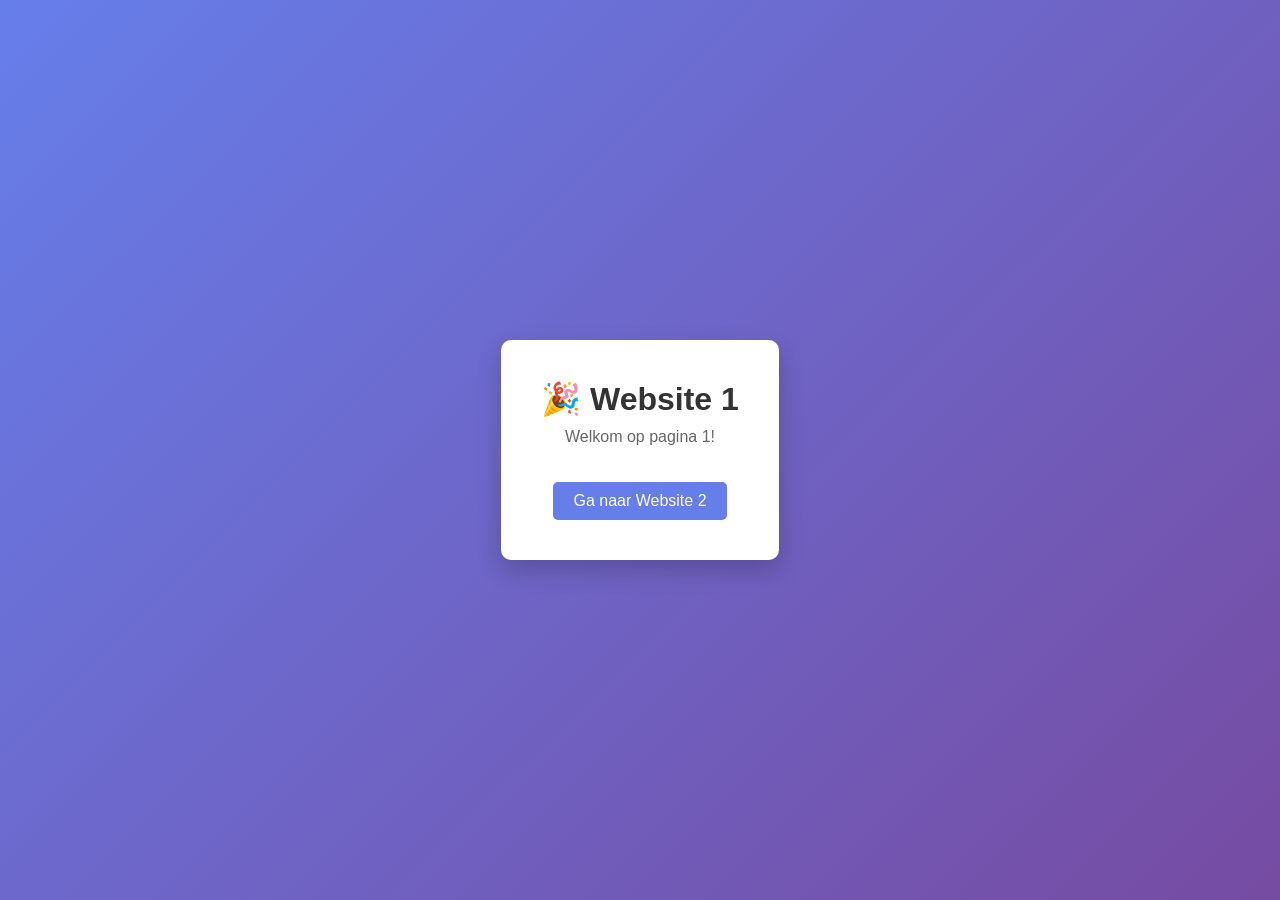
==== 1/index.html @ cb179584 "Add Website 1 (page /1)" ====
<!DOCTYPE html>
<html lang="nl">
<head>
    <meta charset="UTF-8">
    <meta name="viewport" content="width=device-width, initial-scale=1.0">
    <title>Website 1</title>
    <style>
        body {
            font-family: Arial, sans-serif;
            display: flex;
            justify-content: center;
            align-items: center;
            min-height: 100vh;
            margin: 0;
            background: linear-gradient(135deg, #667eea 0%, #764ba2 100%);
        }
        .container {
            text-align: center;
            background: white;
            padding: 40px;
            border-radius: 10px;
            box-shadow: 0 10px 25px rgba(0,0,0,0.2);
        }
        h1 {
            color: #333;
            margin: 0;
        }
        p {
            color: #666;
            margin-top: 10px;
        }
        a {
            display: inline-block;
            margin-top: 20px;
            padding: 10px 20px;
            background: #667eea;
            color: white;
            text-decoration: none;
            border-radius: 5px;
        }
        a:hover {
            background: #764ba2;
        }
    </style>
</head>
<body>
    <div class="container">
        <h1>🎉 Website 1</h1>
        <p>Welkom op pagina 1!</p>
        <a href="/2">Ga naar Website 2</a>
    </div>
</body>
</html>
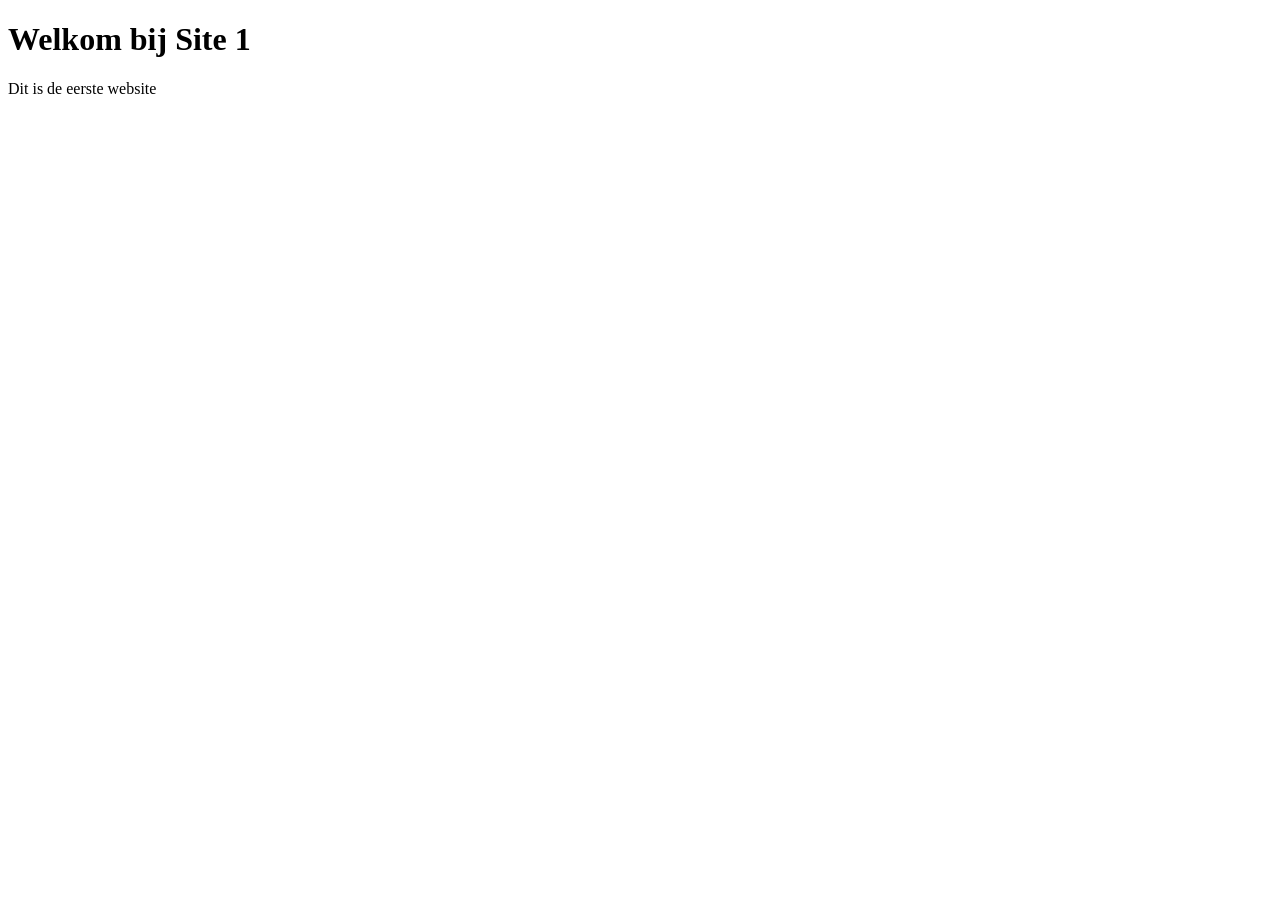
==== commit 0add9170: "Add index.html for site 1" ====
--- a/1/index.html
+++ b/1/index.html
@@ -3,51 +3,12 @@
 <head>
     <meta charset="UTF-8">
     <meta name="viewport" content="width=device-width, initial-scale=1.0">
-    <title>Website 1</title>
-    <style>
-        body {
-            font-family: Arial, sans-serif;
-            display: flex;
-            justify-content: center;
-            align-items: center;
-            min-height: 100vh;
-            margin: 0;
-            background: linear-gradient(135deg, #667eea 0%, #764ba2 100%);
-        }
-        .container {
-            text-align: center;
-            background: white;
-            padding: 40px;
-            border-radius: 10px;
-            box-shadow: 0 10px 25px rgba(0,0,0,0.2);
-        }
-        h1 {
-            color: #333;
-            margin: 0;
-        }
-        p {
-            color: #666;
-            margin-top: 10px;
-        }
-        a {
-            display: inline-block;
-            margin-top: 20px;
-            padding: 10px 20px;
-            background: #667eea;
-            color: white;
-            text-decoration: none;
-            border-radius: 5px;
-        }
-        a:hover {
-            background: #764ba2;
-        }
-    </style>
+    <title>Site 1</title>
+    <link rel="stylesheet" href="styles.css">
 </head>
 <body>
-    <div class="container">
-        <h1>🎉 Website 1</h1>
-        <p>Welkom op pagina 1!</p>
-        <a href="/2">Ga naar Website 2</a>
-    </div>
+    <h1>Welkom bij Site 1</h1>
+    <p>Dit is de eerste website</p>
+    <script src="script.js"></script>
 </body>
-</html>
+</html>
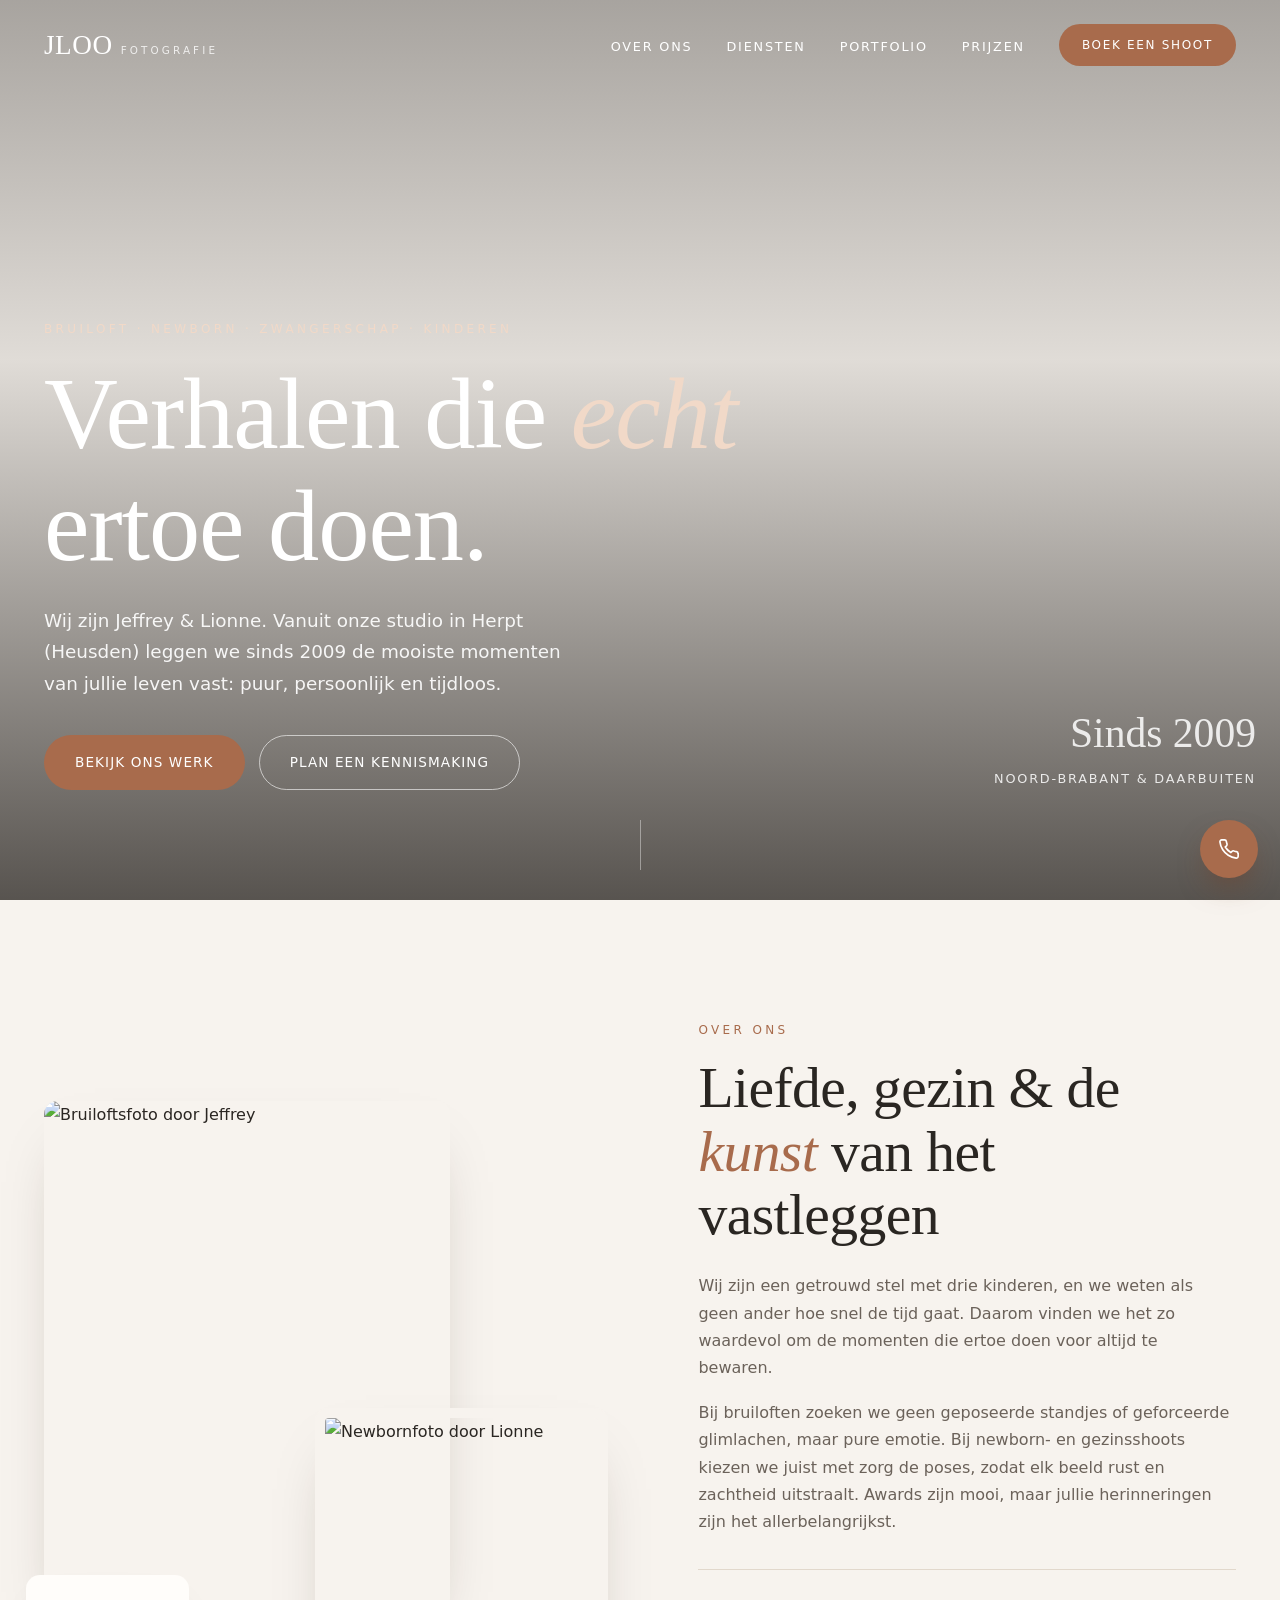
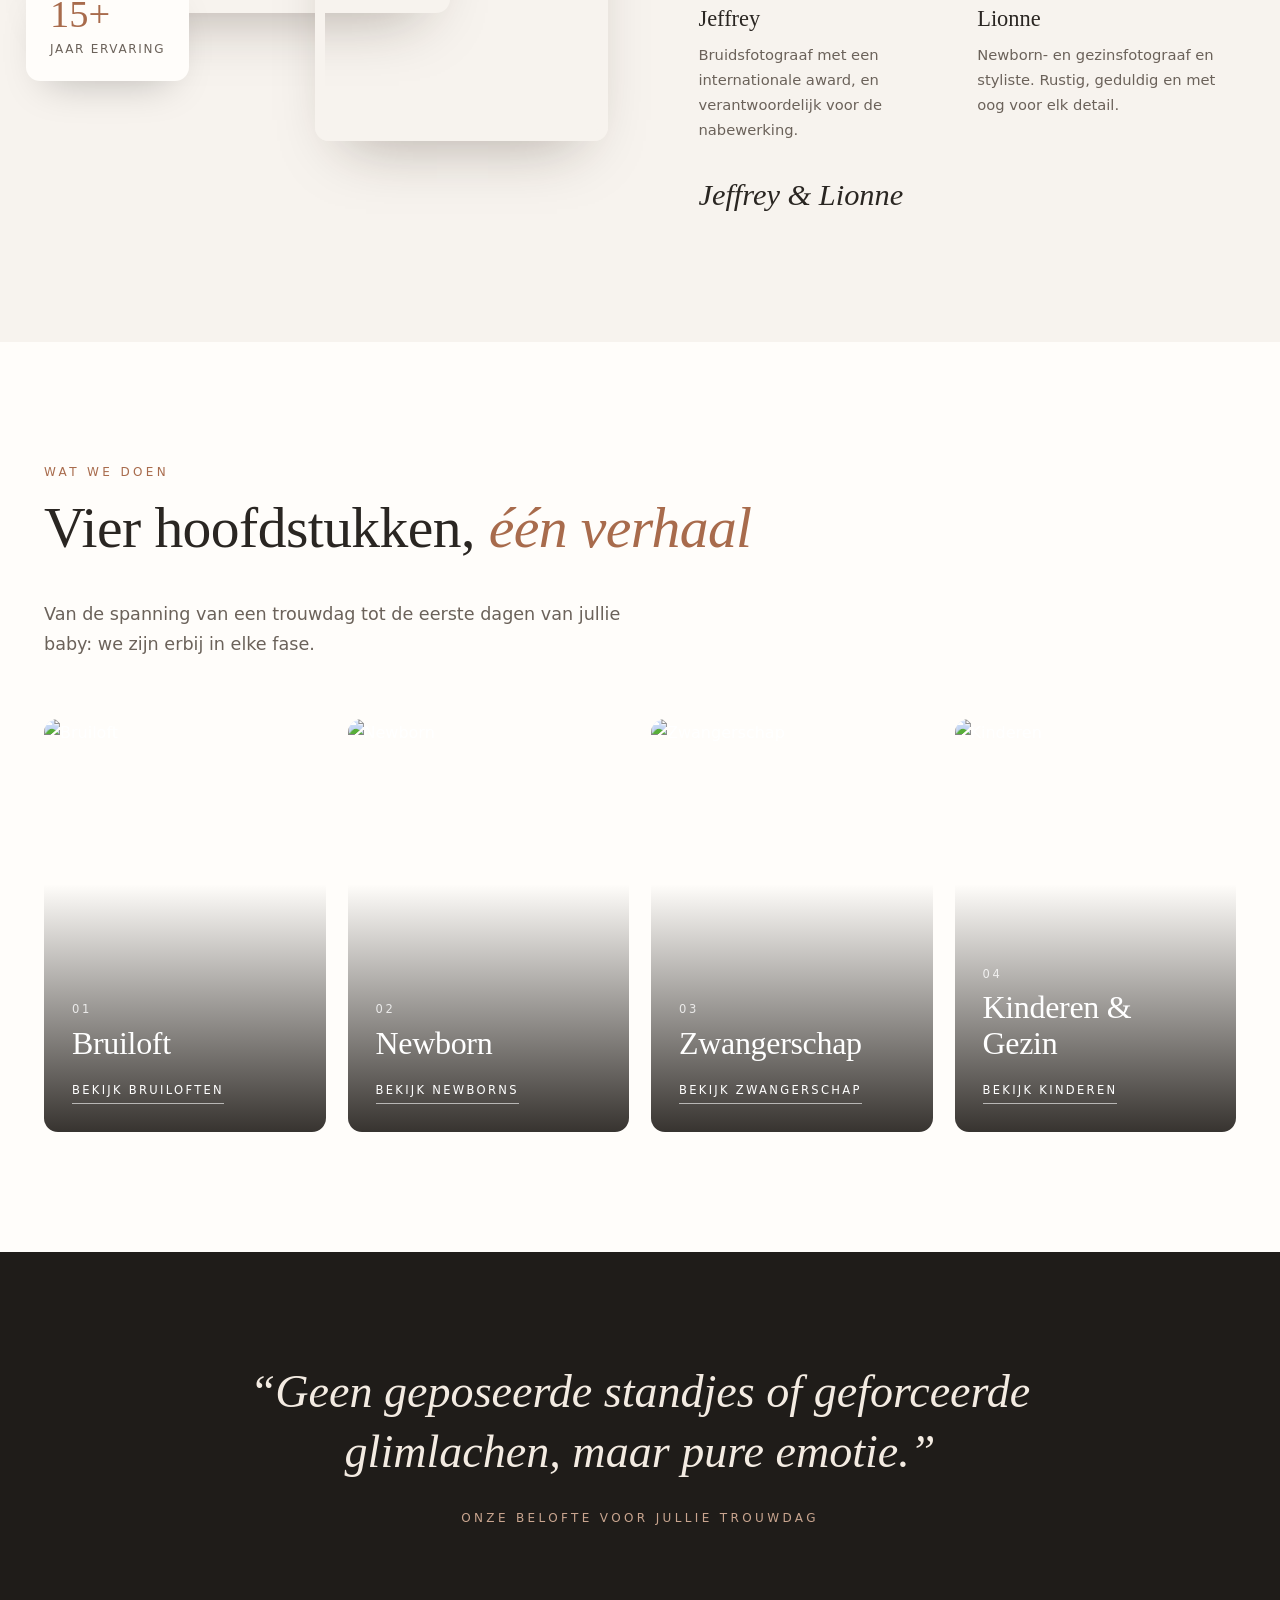
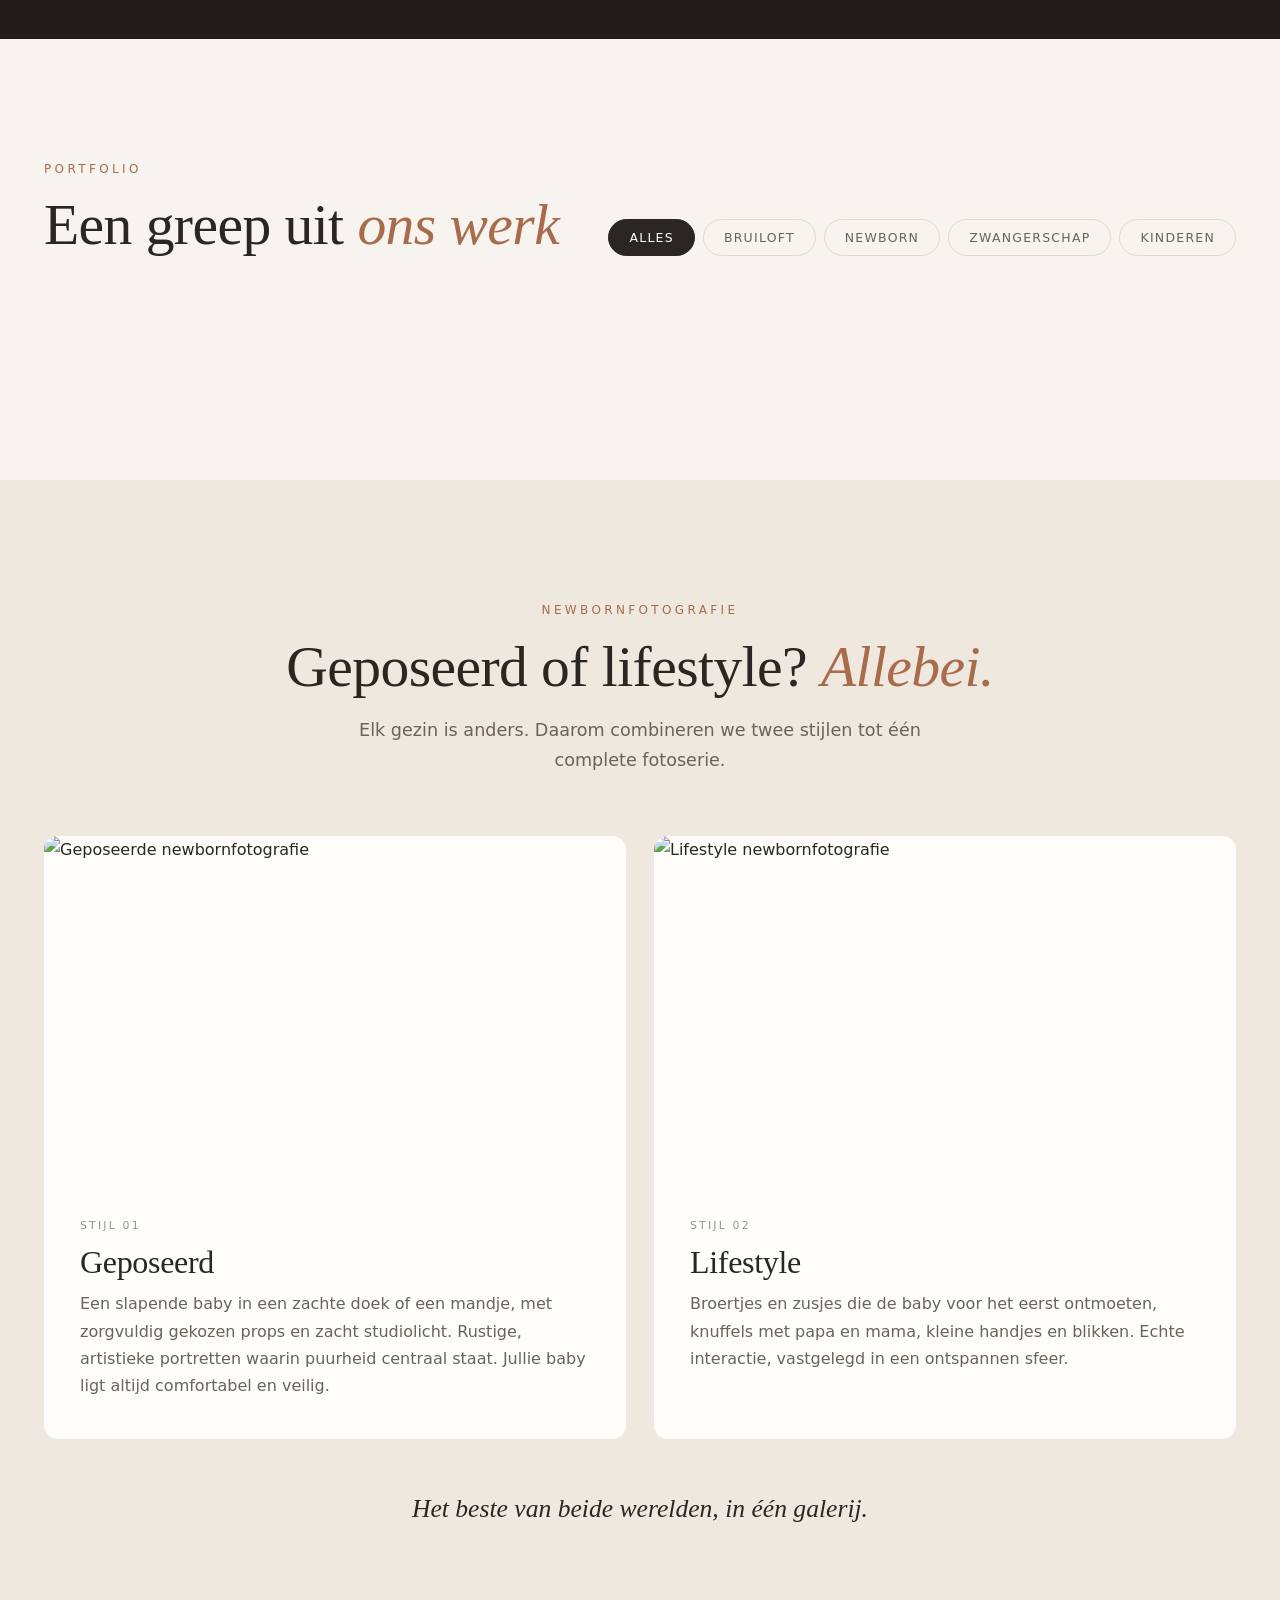
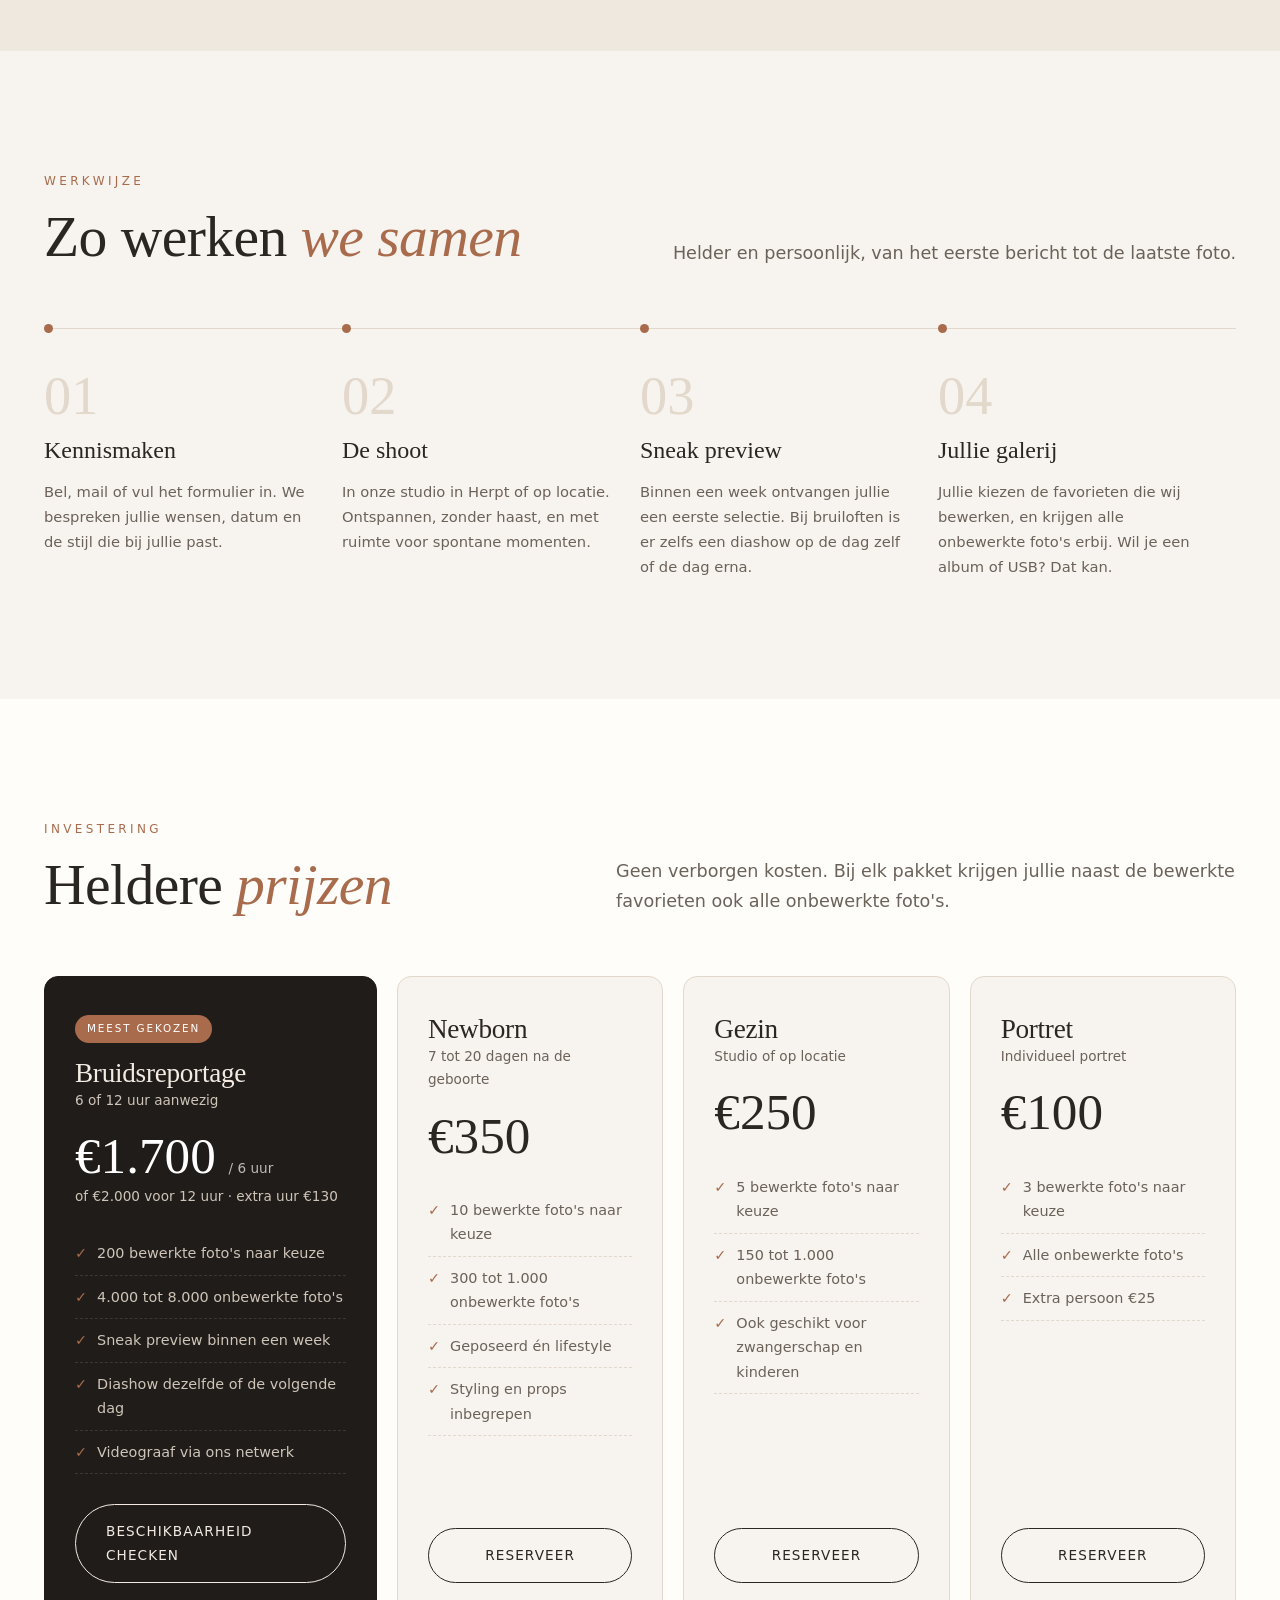
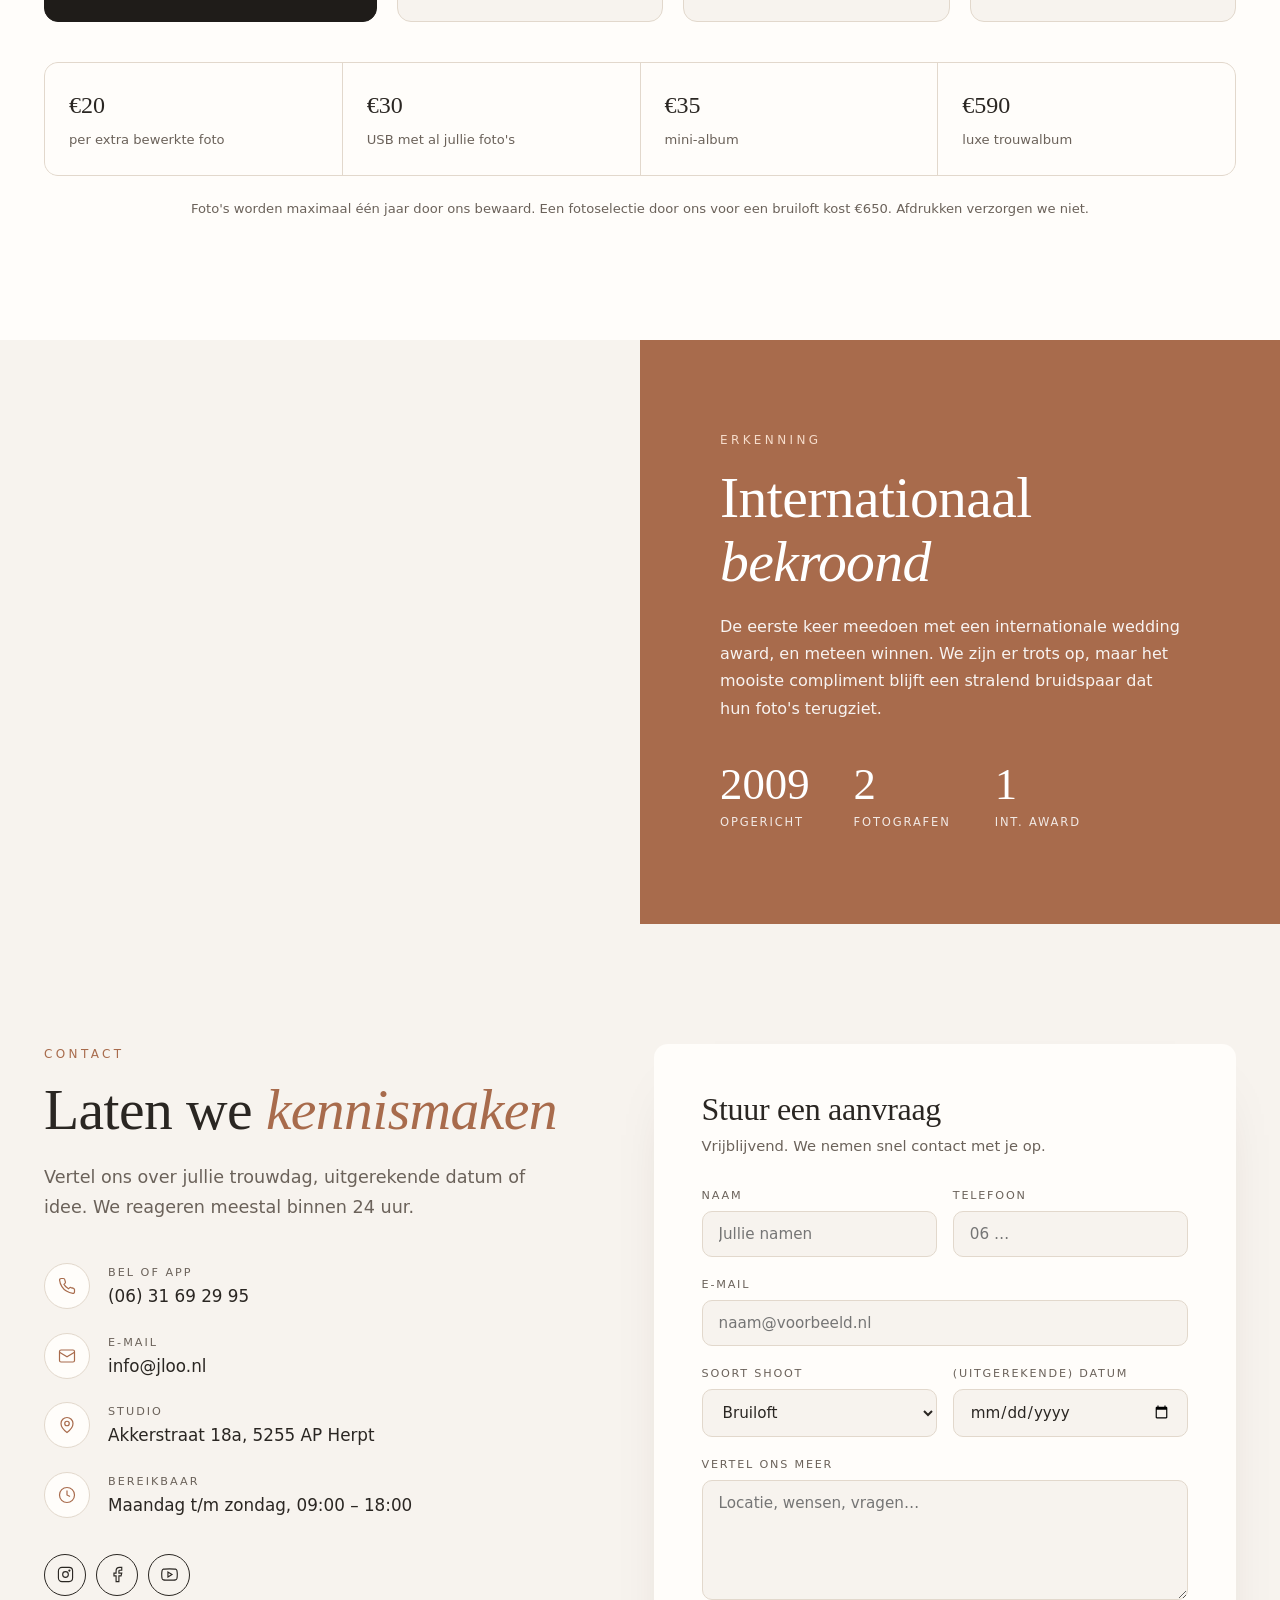
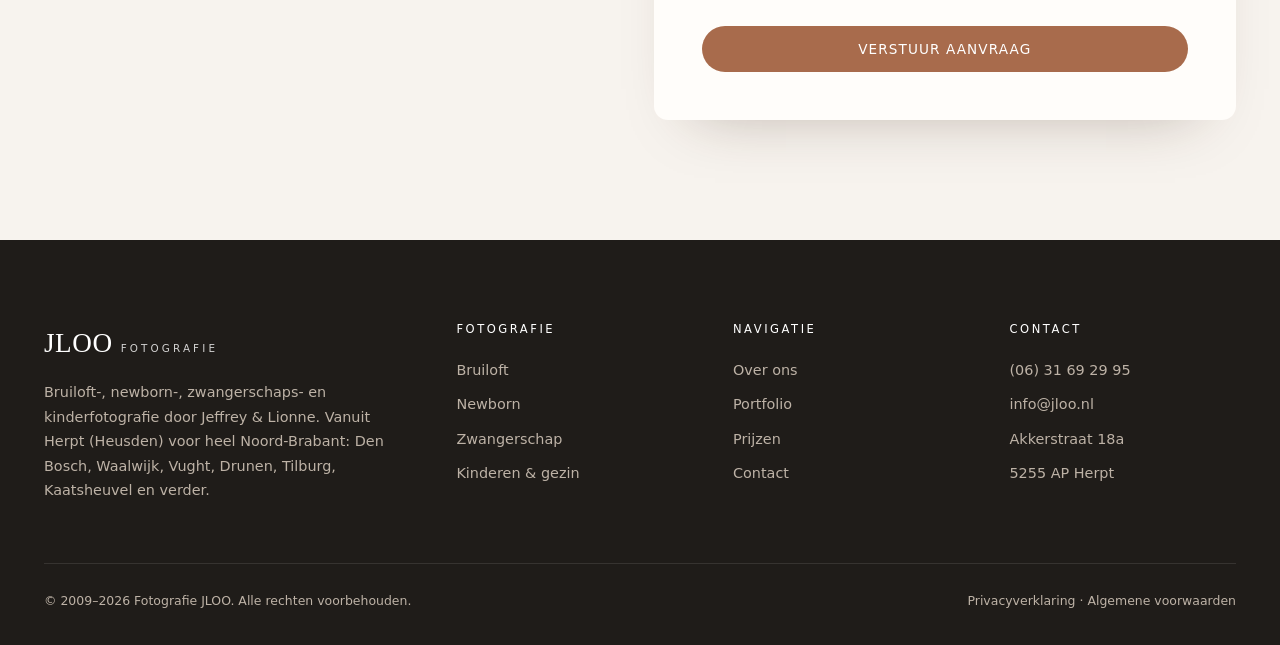
==== commit 00317e56: "update" ====
--- a/1/index.html
+++ b/1/index.html
@@ -1,14 +1,807 @@
-<!DOCTYPE html>
+<!doctype html>
 <html lang="nl">
 <head>
-    <meta charset="UTF-8">
-    <meta name="viewport" content="width=device-width, initial-scale=1.0">
-    <title>Site 1</title>
-    <link rel="stylesheet" href="styles.css">
+<meta charset="utf-8">
+<meta name="viewport" content="width=device-width, initial-scale=1">
+<title>Fotografie JLOO – Bruiloft & Newborn Fotografie | Heusden, Noord-Brabant</title>
+<meta name="description" content="Fotografie JLOO: bruiloft-, newborn-, zwangerschaps- en kinderfotografie door Jeffrey & Lionne. Studio in Herpt (Heusden), Noord-Brabant. Sinds 2009.">
+<link rel="icon" href="https://fotografiejloo.nl/wp-content/uploads/2016/05/Favicon-Jloo.png">
+<link rel="preconnect" href="https://fonts.googleapis.com">
+<link rel="preconnect" href="https://fonts.gstatic.com" crossorigin>
+<link href="https://fonts.googleapis.com/css2?family=Cormorant+Garamond:ital,wght@0,400;0,500;0,600;1,400;1,500&family=Inter:wght@300;400;500;600&display=swap" rel="stylesheet">
+<style>
+  :root{
+    --bg:#f7f3ee;
+    --bg-alt:#efe8df;
+    --paper:#fffdfa;
+    --ink:#2a2622;
+    --ink-soft:#6b625a;
+    --line:#e2d8cc;
+    --accent:#a86b4c;
+    --accent-dark:#8a5439;
+    --sage:#8b9a86;
+    --dark:#1f1c19;
+    --serif:"Cormorant Garamond", Georgia, serif;
+    --sans:"Inter", system-ui, -apple-system, Segoe UI, sans-serif;
+    --radius:14px;
+    --max:1240px;
+  }
+  *{box-sizing:border-box;margin:0;padding:0}
+  html{scroll-behavior:smooth}
+  body{background:var(--bg);color:var(--ink);font-family:var(--sans);font-weight:300;line-height:1.7;font-size:16px;-webkit-font-smoothing:antialiased;overflow-x:hidden}
+  img{display:block;max-width:100%}
+  a{color:inherit;text-decoration:none}
+  .wrap{max-width:var(--max);margin:0 auto;padding:0 24px}
+  .eyebrow{font-size:.75rem;letter-spacing:.28em;text-transform:uppercase;color:var(--accent);font-weight:500}
+  h1,h2,h3{font-family:var(--serif);font-weight:500;line-height:1.1;letter-spacing:-.01em}
+  h2{font-size:clamp(2.2rem,4.5vw,3.6rem)}
+  h2 em,h1 em{font-style:italic;color:var(--accent)}
+  .lead{font-size:1.1rem;color:var(--ink-soft);max-width:620px}
+  section{padding:120px 0}
+  .btn{display:inline-flex;align-items:center;gap:10px;padding:15px 30px;border-radius:999px;font-size:.85rem;letter-spacing:.08em;text-transform:uppercase;font-weight:500;transition:all .3s ease;cursor:pointer;border:1px solid transparent}
+  .btn-primary{background:var(--accent);color:#fff}
+  .btn-primary:hover{background:var(--accent-dark);transform:translateY(-2px)}
+  .btn-ghost{border-color:rgba(255,255,255,.6);color:#fff}
+  .btn-ghost:hover{background:#fff;color:var(--ink)}
+  .btn-outline{border-color:var(--ink);color:var(--ink)}
+  .btn-outline:hover{background:var(--ink);color:#fff}
+
+  /* NAV */
+  .nav{position:fixed;inset:0 0 auto 0;z-index:50;transition:all .35s ease;padding:22px 0}
+  .nav .wrap{display:flex;align-items:center;justify-content:space-between}
+  .logo{font-family:var(--serif);font-size:1.7rem;color:#fff;letter-spacing:.02em;display:flex;align-items:baseline;gap:8px}
+  .logo span{font-family:var(--sans);font-size:.65rem;letter-spacing:.3em;text-transform:uppercase;opacity:.8}
+  .nav ul{display:flex;gap:34px;list-style:none;align-items:center}
+  .nav ul a{color:#fff;font-size:.8rem;letter-spacing:.14em;text-transform:uppercase;font-weight:400;position:relative;padding:4px 0}
+  .nav ul a:not(.btn)::after{content:"";position:absolute;left:0;bottom:-2px;height:1px;width:0;background:currentColor;transition:width .3s}
+  .nav ul a:not(.btn):hover::after{width:100%}
+  .nav .btn{padding:10px 22px;font-size:.75rem}
+  .nav.scrolled{background:rgba(247,243,238,.94);backdrop-filter:blur(12px);padding:14px 0;box-shadow:0 1px 0 var(--line)}
+  .nav.scrolled .logo,.nav.scrolled ul a{color:var(--ink)}
+  .nav.scrolled ul a.btn{color:#fff}
+  .burger{display:none;background:none;border:0;width:34px;height:24px;position:relative;cursor:pointer}
+  .burger span{position:absolute;left:0;right:0;height:1.5px;background:#fff;transition:.3s}
+  .burger span:nth-child(1){top:4px}.burger span:nth-child(2){top:11px}.burger span:nth-child(3){top:18px}
+  .nav.scrolled .burger span{background:var(--ink)}
+
+  /* HERO */
+  .hero{position:relative;height:100vh;min-height:640px;display:flex;align-items:flex-end;color:#fff;overflow:hidden;padding:0}
+  .hero-slides{position:absolute;inset:0}
+  .hero-slides img{position:absolute;inset:0;width:100%;height:100%;object-fit:cover;opacity:0;transform:scale(1.08);transition:opacity 1.6s ease, transform 8s ease}
+  .hero-slides img.active{opacity:1;transform:scale(1)}
+  .hero::after{content:"";position:absolute;inset:0;background:linear-gradient(180deg,rgba(20,16,12,.35) 0%,rgba(20,16,12,.1) 40%,rgba(20,16,12,.7) 100%)}
+  .hero-content{position:relative;z-index:2;padding-bottom:110px;width:100%}
+  .hero .eyebrow{color:#f1d9c8}
+  .hero h1{font-size:clamp(3rem,8vw,7rem);font-weight:400;margin:18px 0 22px;max-width:900px}
+  .hero h1 em{color:#f1d9c8}
+  .hero p{font-size:1.15rem;max-width:520px;opacity:.92;margin-bottom:36px}
+  .hero-actions{display:flex;gap:14px;flex-wrap:wrap}
+  .hero-meta{position:absolute;right:24px;bottom:110px;z-index:2;text-align:right;font-size:.8rem;letter-spacing:.14em;text-transform:uppercase;opacity:.85}
+  .hero-meta strong{display:block;font-family:var(--serif);font-size:2.6rem;font-weight:400;letter-spacing:0;text-transform:none}
+  .scroll-cue{position:absolute;left:50%;bottom:30px;z-index:2;width:1px;height:50px;background:rgba(255,255,255,.4);overflow:hidden}
+  .scroll-cue::after{content:"";position:absolute;top:-50%;left:0;width:100%;height:50%;background:#fff;animation:cue 2s infinite}
+  @keyframes cue{to{top:100%}}
+
+  /* INTRO / OVER ONS */
+  .intro-grid{display:grid;grid-template-columns:1.05fr 1fr;gap:90px;align-items:center}
+  .intro-images{position:relative;height:640px}
+  .intro-images img{position:absolute;object-fit:cover;border-radius:var(--radius);box-shadow:0 30px 60px -30px rgba(40,25,15,.35)}
+  .intro-images img:nth-child(1){width:72%;height:80%;top:0;left:0}
+  .intro-images img:nth-child(2){width:52%;height:52%;bottom:0;right:0;border:10px solid var(--bg)}
+  .badge{position:absolute;left:-18px;bottom:60px;background:var(--paper);padding:20px 24px;border-radius:var(--radius);box-shadow:0 20px 40px -20px rgba(0,0,0,.25);z-index:3}
+  .badge strong{font-family:var(--serif);font-size:2.4rem;font-weight:500;color:var(--accent);display:block;line-height:1}
+  .badge span{font-size:.75rem;letter-spacing:.14em;text-transform:uppercase;color:var(--ink-soft)}
+  .intro-text h2{margin:16px 0 26px}
+  .intro-text p{color:var(--ink-soft);margin-bottom:18px}
+  .signature{font-family:var(--serif);font-style:italic;font-size:1.9rem;color:var(--ink);margin-top:28px}
+  .duo{display:grid;grid-template-columns:1fr 1fr;gap:20px;margin-top:34px;padding-top:30px;border-top:1px solid var(--line)}
+  .duo h4{font-family:var(--serif);font-size:1.4rem;font-weight:500}
+  .duo p{font-size:.92rem;margin:4px 0 0}
+
+  /* DIENSTEN */
+  .services{background:var(--paper)}
+  .section-head{display:flex;justify-content:space-between;align-items:flex-end;gap:40px;margin-bottom:60px;flex-wrap:wrap}
+  .section-head h2{margin-top:14px}
+  .svc-grid{display:grid;grid-template-columns:repeat(4,1fr);gap:22px}
+  .svc{position:relative;border-radius:var(--radius);overflow:hidden;aspect-ratio:3/4.4;color:#fff;display:flex;align-items:flex-end;cursor:pointer}
+  .svc img{position:absolute;inset:0;width:100%;height:100%;object-fit:cover;transition:transform 1s ease}
+  .svc::after{content:"";position:absolute;inset:0;background:linear-gradient(180deg,transparent 40%,rgba(20,16,12,.85))}
+  .svc:hover img{transform:scale(1.07)}
+  .svc-body{position:relative;z-index:2;padding:28px}
+  .svc-num{font-size:.72rem;letter-spacing:.24em;opacity:.8}
+  .svc h3{font-size:2rem;margin:6px 0 8px}
+  .svc p{font-size:.88rem;opacity:.88;max-height:0;overflow:hidden;transition:max-height .5s ease}
+  .svc:hover p{max-height:120px}
+  .svc .more{display:inline-block;margin-top:12px;font-size:.72rem;letter-spacing:.2em;text-transform:uppercase;border-bottom:1px solid rgba(255,255,255,.6);padding-bottom:3px}
+
+  /* QUOTE STRIP */
+  .quote{background:var(--dark);color:#f3ebe2;text-align:center;padding:110px 0}
+  .quote blockquote{font-family:var(--serif);font-size:clamp(1.8rem,3.6vw,3rem);font-style:italic;font-weight:400;max-width:900px;margin:0 auto;line-height:1.3}
+  .quote cite{display:block;margin-top:26px;font-style:normal;font-size:.75rem;letter-spacing:.28em;text-transform:uppercase;color:#c9a58f}
+
+  /* PORTFOLIO */
+  .filters{display:flex;gap:8px;flex-wrap:wrap}
+  .filters button{background:transparent;border:1px solid var(--line);padding:10px 20px;border-radius:999px;font-family:var(--sans);font-size:.78rem;letter-spacing:.1em;text-transform:uppercase;color:var(--ink-soft);cursor:pointer;transition:.25s}
+  .filters button:hover{border-color:var(--ink);color:var(--ink)}
+  .filters button.active{background:var(--ink);border-color:var(--ink);color:#fff}
+  .gallery{columns:4 260px;column-gap:14px}
+  .gallery figure{break-inside:avoid;margin-bottom:14px;border-radius:10px;overflow:hidden;cursor:zoom-in;position:relative;background:var(--bg-alt);animation:fadeUp .6s ease both}
+  .gallery figure.hide{display:none}
+  .gallery img{width:100%;height:auto;transition:transform .8s ease, filter .4s}
+  .gallery figure:hover img{transform:scale(1.04)}
+  .gallery figcaption{position:absolute;left:12px;bottom:12px;background:rgba(255,253,250,.92);font-size:.66rem;letter-spacing:.16em;text-transform:uppercase;padding:5px 10px;border-radius:999px;opacity:0;transform:translateY(6px);transition:.3s}
+  .gallery figure:hover figcaption{opacity:1;transform:none}
+  @keyframes fadeUp{from{opacity:0;transform:translateY(16px)}to{opacity:1;transform:none}}
+  .gallery-more{text-align:center;margin-top:44px}
+
+  /* NEWBORN STIJLEN */
+  .styles{background:var(--bg-alt)}
+  .styles-grid{display:grid;grid-template-columns:1fr 1fr;gap:28px;margin-top:60px}
+  .style-card{background:var(--paper);border-radius:var(--radius);overflow:hidden;display:grid;grid-template-rows:340px auto}
+  .style-card img{width:100%;height:100%;object-fit:cover}
+  .style-card .body{padding:34px 36px 40px}
+  .style-card h3{font-size:2rem;margin-bottom:10px}
+  .style-card p{color:var(--ink-soft)}
+  .tag{display:inline-block;font-size:.68rem;letter-spacing:.2em;text-transform:uppercase;color:var(--sage);margin-bottom:10px;font-weight:500}
+  .styles-note{text-align:center;margin-top:48px;font-family:var(--serif);font-size:1.6rem;font-style:italic}
+
+  /* WERKWIJZE */
+  .steps{display:grid;grid-template-columns:repeat(4,1fr);gap:0;margin-top:60px;border-top:1px solid var(--line)}
+  .step{padding:40px 30px 0 0;position:relative}
+  .step::before{content:"";position:absolute;top:-5px;left:0;width:9px;height:9px;border-radius:50%;background:var(--accent)}
+  .step .n{font-family:var(--serif);font-size:3.4rem;color:var(--line);line-height:1}
+  .step h4{font-family:var(--serif);font-size:1.5rem;font-weight:500;margin:6px 0 8px}
+  .step p{font-size:.92rem;color:var(--ink-soft)}
+
+  /* PRIJZEN */
+  .pricing{background:var(--paper)}
+  .price-grid{display:grid;grid-template-columns:1.25fr 1fr 1fr 1fr;gap:20px;margin-top:60px;align-items:stretch}
+  .price{border:1px solid var(--line);border-radius:var(--radius);padding:38px 30px;display:flex;flex-direction:column;background:var(--bg);transition:transform .3s, box-shadow .3s}
+  .price:hover{transform:translateY(-6px);box-shadow:0 30px 50px -30px rgba(60,35,20,.3)}
+  .price.featured{background:var(--dark);color:#f3ebe2;border-color:var(--dark)}
+  .price.featured .muted,.price.featured li{color:#cfc4b8}
+  .price.featured .amount{color:#fff}
+  .price h3{font-size:1.7rem}
+  .price .muted{font-size:.85rem;color:var(--ink-soft)}
+  .amount{font-family:var(--serif);font-size:3.2rem;font-weight:500;margin:18px 0 4px;line-height:1}
+  .amount small{font-family:var(--sans);font-size:.85rem;font-weight:300;opacity:.7}
+  .price ul{list-style:none;margin:24px 0 30px;flex:1}
+  .price li{font-size:.9rem;padding:9px 0;border-bottom:1px dashed var(--line);color:var(--ink-soft);display:flex;gap:10px}
+  .price.featured li{border-color:rgba(255,255,255,.12)}
+  .price li::before{content:"✓";color:var(--accent);font-weight:600}
+  .price .btn{justify-content:center}
+  .price.featured .btn-outline{border-color:#f3ebe2;color:#f3ebe2}
+  .price.featured .btn-outline:hover{background:#f3ebe2;color:var(--dark)}
+  .pill{align-self:flex-start;background:var(--accent);color:#fff;font-size:.65rem;letter-spacing:.18em;text-transform:uppercase;padding:5px 12px;border-radius:999px;margin-bottom:16px}
+  .extras{margin-top:40px;display:grid;grid-template-columns:repeat(4,1fr);gap:1px;background:var(--line);border:1px solid var(--line);border-radius:var(--radius);overflow:hidden}
+  .extras div{background:var(--paper);padding:22px 24px}
+  .extras strong{display:block;font-family:var(--serif);font-size:1.5rem;font-weight:500}
+  .extras span{font-size:.82rem;color:var(--ink-soft)}
+  .fineprint{margin-top:22px;font-size:.82rem;color:var(--ink-soft);text-align:center}
+
+  /* AWARD STRIP */
+  .award{padding:0;display:grid;grid-template-columns:1fr 1fr;min-height:520px}
+  .award-img{background-size:cover;background-position:center}
+  .award-text{background:var(--accent);color:#fff;padding:90px 80px;display:flex;flex-direction:column;justify-content:center}
+  .award-text .eyebrow{color:#f6dccb}
+  .award-text h2{margin:16px 0 20px}
+  .award-text h2 em{color:#fff}
+  .award-text p{opacity:.92;max-width:460px}
+  .stats{display:flex;gap:44px;margin-top:40px}
+  .stats strong{font-family:var(--serif);font-size:2.8rem;font-weight:500;display:block;line-height:1}
+  .stats span{font-size:.72rem;letter-spacing:.16em;text-transform:uppercase;opacity:.85}
+
+  /* CONTACT */
+  .contact-grid{display:grid;grid-template-columns:1fr 1.1fr;gap:80px}
+  .contact-info h2{margin:14px 0 22px}
+  .info-list{margin-top:40px;display:grid;gap:22px}
+  .info-item{display:flex;gap:18px;align-items:flex-start}
+  .info-item .ic{width:46px;height:46px;border-radius:50%;background:var(--paper);border:1px solid var(--line);display:grid;place-items:center;flex-shrink:0;color:var(--accent)}
+  .info-item small{display:block;font-size:.7rem;letter-spacing:.18em;text-transform:uppercase;color:var(--ink-soft)}
+  .info-item a,.info-item div>span{font-size:1.05rem;font-weight:400}
+  .socials{display:flex;gap:10px;margin-top:34px}
+  .socials a{width:42px;height:42px;border-radius:50%;border:1px solid var(--ink);display:grid;place-items:center;transition:.25s}
+  .socials a:hover{background:var(--ink);color:#fff}
+  form{background:var(--paper);border-radius:var(--radius);padding:48px;box-shadow:0 30px 60px -40px rgba(60,35,20,.35)}
+  form h3{font-size:2rem;margin-bottom:6px}
+  form > p{color:var(--ink-soft);font-size:.92rem;margin-bottom:28px}
+  .row{display:grid;grid-template-columns:1fr 1fr;gap:16px}
+  label{display:block;font-size:.7rem;letter-spacing:.16em;text-transform:uppercase;color:var(--ink-soft);margin-bottom:6px;font-weight:500}
+  .field{margin-bottom:18px}
+  input,select,textarea{width:100%;font-family:var(--sans);font-size:.95rem;padding:13px 16px;border:1px solid var(--line);border-radius:10px;background:var(--bg);color:var(--ink);font-weight:300;transition:border .2s}
+  input:focus,select:focus,textarea:focus{outline:none;border-color:var(--accent)}
+  textarea{min-height:120px;resize:vertical}
+  form .btn{width:100%;justify-content:center;border:0;font-family:var(--sans)}
+
+  /* FOOTER */
+  footer{background:var(--dark);color:#bdb2a6;padding:80px 0 34px;font-size:.9rem}
+  .foot-grid{display:grid;grid-template-columns:1.6fr 1fr 1fr 1fr;gap:50px}
+  footer .logo{color:#fff;margin-bottom:14px}
+  footer h5{color:#fff;font-size:.72rem;letter-spacing:.22em;text-transform:uppercase;font-weight:500;margin-bottom:18px}
+  footer ul{list-style:none;display:grid;gap:10px}
+  footer a:hover{color:#fff}
+  .foot-bottom{margin-top:60px;padding-top:26px;border-top:1px solid rgba(255,255,255,.1);display:flex;justify-content:space-between;font-size:.78rem;flex-wrap:wrap;gap:10px}
+
+  /* LIGHTBOX */
+  .lightbox{position:fixed;inset:0;background:rgba(18,15,12,.95);z-index:100;display:none;align-items:center;justify-content:center;padding:40px}
+  .lightbox.open{display:flex}
+  .lightbox img{max-height:88vh;max-width:88vw;border-radius:6px;box-shadow:0 30px 80px rgba(0,0,0,.5)}
+  .lb-btn{position:absolute;background:none;border:0;color:#fff;font-size:2.4rem;cursor:pointer;opacity:.75;padding:14px;font-family:var(--serif)}
+  .lb-btn:hover{opacity:1}
+  .lb-close{top:14px;right:22px}
+  .lb-prev{left:14px;top:50%;transform:translateY(-50%)}
+  .lb-next{right:14px;top:50%;transform:translateY(-50%)}
+  .lb-count{position:absolute;bottom:20px;left:50%;transform:translateX(-50%);color:#aaa;font-size:.8rem;letter-spacing:.2em}
+
+  /* REVEAL */
+  .reveal{opacity:0;transform:translateY(30px);transition:opacity 1s ease, transform 1s ease}
+  .reveal.in{opacity:1;transform:none}
+
+  /* FLOATING WHATSAPP/CALL */
+  .float-call{position:fixed;right:22px;bottom:22px;z-index:40;background:var(--accent);color:#fff;width:58px;height:58px;border-radius:50%;display:grid;place-items:center;box-shadow:0 14px 30px -10px rgba(120,60,30,.6);transition:transform .25s}
+  .float-call:hover{transform:scale(1.08)}
+
+  /* RESPONSIVE */
+  @media (max-width:1080px){
+    .svc-grid{grid-template-columns:repeat(2,1fr)}
+    .price-grid{grid-template-columns:1fr 1fr}
+    .steps{grid-template-columns:1fr 1fr;row-gap:40px}
+    .extras{grid-template-columns:1fr 1fr}
+    .award-text{padding:70px 48px}
+  }
+  @media (max-width:860px){
+    section{padding:84px 0}
+    .nav ul{position:fixed;inset:0;background:var(--bg);flex-direction:column;justify-content:center;gap:26px;transform:translateX(100%);transition:transform .45s ease}
+    .nav ul.open{transform:none}
+    .nav ul a{color:var(--ink)!important;font-size:1rem}
+    .burger{display:block;z-index:60}
+    .nav.menu-open .burger span{background:var(--ink)}
+    .nav.menu-open .burger span:nth-child(1){top:11px;transform:rotate(45deg)}
+    .nav.menu-open .burger span:nth-child(2){opacity:0}
+    .nav.menu-open .burger span:nth-child(3){top:11px;transform:rotate(-45deg)}
+    .intro-grid,.contact-grid,.styles-grid,.award{grid-template-columns:1fr}
+    .intro-grid{gap:50px}
+    .intro-images{height:460px}
+    .award-img{min-height:360px}
+    .hero-meta{display:none}
+    .contact-grid{gap:50px}
+    .foot-grid{grid-template-columns:1fr 1fr}
+  }
+  @media (max-width:560px){
+    .wrap{padding:0 16px}
+    .svc-grid,.price-grid,.steps,.extras,.row,.duo,.foot-grid{grid-template-columns:1fr}
+    form{padding:30px 22px}
+    .award-text{padding:60px 22px}
+    .stats{gap:26px}
+    .gallery{columns:2 140px;column-gap:8px}
+    .gallery figure{margin-bottom:8px}
+    .intro-images{height:380px}
+    .badge{left:0}
+  }
+</style>
 </head>
 <body>
-    <h1>Welkom bij Site 1</h1>
-    <p>Dit is de eerste website</p>
-    <script src="script.js"></script>
+
+<!-- NAVIGATIE -->
+<nav class="nav" id="nav">
+  <div class="wrap">
+    <a href="#home" class="logo">JLOO <span>Fotografie</span></a>
+    <button class="burger" id="burger" aria-label="Menu"><span></span><span></span><span></span></button>
+    <ul id="menu">
+      <li><a href="#over">Over ons</a></li>
+      <li><a href="#diensten">Diensten</a></li>
+      <li><a href="#portfolio">Portfolio</a></li>
+      <li><a href="#prijzen">Prijzen</a></li>
+      <li><a href="#contact" class="btn btn-primary">Boek een shoot</a></li>
+    </ul>
+  </div>
+</nav>
+
+<!-- HERO -->
+<header class="hero" id="home">
+  <div class="hero-slides" id="heroSlides">
+    <img class="active" src="https://fotografiejloo.nl/wp-content/uploads/2026/03/DSC03520_websize.jpg" alt="Bruiloftsfotografie door Fotografie JLOO">
+    <img src="https://fotografiejloo.nl/wp-content/uploads/2022/06/290688090_450966367030924_355856338106378755_n.jpg" alt="Bruidspaar">
+    <img src="https://fotografiejloo.nl/wp-content/uploads/2025/01/JLO00602-2.jpg" alt="Newbornfotografie">
+    <img src="https://fotografiejloo.nl/wp-content/uploads/2018/04/JLO03282.jpg" alt="Bruiloft reportage">
+  </div>
+  <div class="wrap hero-content">
+    <div class="eyebrow">Bruiloft · Newborn · Zwangerschap · Kinderen</div>
+    <h1>Verhalen die <em>echt</em> ertoe doen.</h1>
+    <p>Wij zijn Jeffrey &amp; Lionne. Vanuit onze studio in Herpt (Heusden) leggen we sinds 2009 de mooiste momenten van jullie leven vast: puur, persoonlijk en tijdloos.</p>
+    <div class="hero-actions">
+      <a href="#portfolio" class="btn btn-primary">Bekijk ons werk</a>
+      <a href="#contact" class="btn btn-ghost">Plan een kennismaking</a>
+    </div>
+  </div>
+  <div class="hero-meta"><strong>Sinds 2009</strong>Noord-Brabant &amp; daarbuiten</div>
+  <div class="scroll-cue"></div>
+</header>
+
+<!-- OVER ONS -->
+<section id="over">
+  <div class="wrap intro-grid">
+    <div class="intro-images reveal">
+      <img src="https://fotografiejloo.nl/wp-content/uploads/2022/06/279825926_418374713623423_3873638971244395366_n.jpg" alt="Bruiloftsfoto door Jeffrey" loading="lazy">
+      <img src="https://fotografiejloo.nl/wp-content/uploads/2025/01/1kl-2.jpg" alt="Newbornfoto door Lionne" loading="lazy">
+      <div class="badge"><strong>15+</strong><span>jaar ervaring</span></div>
+    </div>
+    <div class="intro-text reveal">
+      <div class="eyebrow">Over ons</div>
+      <h2>Liefde, gezin &amp; de <em>kunst</em> van het vastleggen</h2>
+      <p>Wij zijn een getrouwd stel met drie kinderen, en we weten als geen ander hoe snel de tijd gaat. Daarom vinden we het zo waardevol om de momenten die ertoe doen voor altijd te bewaren.</p>
+      <p>Bij bruiloften zoeken we geen geposeerde standjes of geforceerde glimlachen, maar pure emotie. Bij newborn- en gezinsshoots kiezen we juist met zorg de poses, zodat elk beeld rust en zachtheid uitstraalt. Awards zijn mooi, maar jullie herinneringen zijn het allerbelangrijkst.</p>
+      <div class="duo">
+        <div>
+          <h4>Jeffrey</h4>
+          <p>Bruidsfotograaf met een internationale award, en verantwoordelijk voor de nabewerking.</p>
+        </div>
+        <div>
+          <h4>Lionne</h4>
+          <p>Newborn- en gezinsfotograaf en styliste. Rustig, geduldig en met oog voor elk detail.</p>
+        </div>
+      </div>
+      <div class="signature">Jeffrey &amp; Lionne</div>
+    </div>
+  </div>
+</section>
+
+<!-- DIENSTEN -->
+<section class="services" id="diensten">
+  <div class="wrap">
+    <div class="section-head reveal">
+      <div>
+        <div class="eyebrow">Wat we doen</div>
+        <h2>Vier hoofdstukken, <em>één verhaal</em></h2>
+      </div>
+      <p class="lead">Van de spanning van een trouwdag tot de eerste dagen van jullie baby: we zijn erbij in elke fase.</p>
+    </div>
+    <div class="svc-grid">
+      <a href="#portfolio" class="svc reveal" data-go="bruiloft">
+        <img src="https://fotografiejloo.nl/wp-content/uploads/2022/06/290417527_451355940325300_6378106443293789593_n.jpg" alt="Bruiloft" loading="lazy">
+        <div class="svc-body"><div class="svc-num">01</div><h3>Bruiloft</h3><p>Spontaan en ongedwongen. Geluidloze camera's, oog voor detail en dezelfde of de volgende dag al een diashow.</p><span class="more">Bekijk bruiloften</span></div>
+      </a>
+      <a href="#portfolio" class="svc reveal" data-go="newborn">
+        <img src="https://fotografiejloo.nl/wp-content/uploads/2025/01/5kl-2.jpg" alt="Newborn" loading="lazy">
+        <div class="svc-body"><div class="svc-num">02</div><h3>Newborn</h3><p>Geposeerd én lifestyle, 7 tot 20 dagen na de geboorte in onze warme studio in Herpt.</p><span class="more">Bekijk newborns</span></div>
+      </a>
+      <a href="#portfolio" class="svc reveal" data-go="zwangerschap">
+        <img src="https://fotografiejloo.nl/wp-content/uploads/2016/04/46479687_2009650102448087_7124626341994954752_o.jpg" alt="Zwangerschap" loading="lazy">
+        <div class="svc-body"><div class="svc-num">03</div><h3>Zwangerschap</h3><p>Een elegante shoot rond week 30 tot 34, waarin jullie buik en jullie verwachting centraal staan.</p><span class="more">Bekijk zwangerschap</span></div>
+      </a>
+      <a href="#portfolio" class="svc reveal" data-go="kinderen">
+        <img src="https://fotografiejloo.nl/wp-content/uploads/2016/04/22459131_1507657872647315_5529902520599023320_o.jpg" alt="Kinderen" loading="lazy">
+        <div class="svc-body"><div class="svc-num">04</div><h3>Kinderen &amp; Gezin</h3><p>Speels en gestyled door Lionne. Karakter en ondeugd op foto, voor nu en voor later.</p><span class="more">Bekijk kinderen</span></div>
+      </a>
+    </div>
+  </div>
+</section>
+
+<!-- QUOTE -->
+<div class="quote">
+  <div class="wrap reveal">
+    <blockquote>“Geen geposeerde standjes of geforceerde glimlachen, maar pure emotie.”</blockquote>
+    <cite>Onze belofte voor jullie trouwdag</cite>
+  </div>
+</div>
+
+<!-- PORTFOLIO -->
+<section id="portfolio">
+  <div class="wrap">
+    <div class="section-head reveal">
+      <div>
+        <div class="eyebrow">Portfolio</div>
+        <h2>Een greep uit <em>ons werk</em></h2>
+      </div>
+      <div class="filters" id="filters">
+        <button class="active" data-f="all">Alles</button>
+        <button data-f="bruiloft">Bruiloft</button>
+        <button data-f="newborn">Newborn</button>
+        <button data-f="zwangerschap">Zwangerschap</button>
+        <button data-f="kinderen">Kinderen</button>
+      </div>
+    </div>
+    <div class="gallery" id="gallery"></div>
+    <div class="gallery-more"><button class="btn btn-outline" id="moreBtn">Meer laden</button></div>
+  </div>
+</section>
+
+<!-- NEWBORN STIJLEN -->
+<section class="styles">
+  <div class="wrap">
+    <div class="reveal" style="text-align:center;max-width:720px;margin:0 auto">
+      <div class="eyebrow">Newbornfotografie</div>
+      <h2 style="margin-top:14px">Geposeerd of lifestyle? <em>Allebei.</em></h2>
+      <p class="lead" style="margin:18px auto 0">Elk gezin is anders. Daarom combineren we twee stijlen tot één complete fotoserie.</p>
+    </div>
+    <div class="styles-grid">
+      <div class="style-card reveal">
+        <img src="https://fotografiejloo.nl/wp-content/uploads/2025/01/4kl-2.jpg" alt="Geposeerde newbornfotografie" loading="lazy">
+        <div class="body">
+          <div class="tag">Stijl 01</div>
+          <h3>Geposeerd</h3>
+          <p>Een slapende baby in een zachte doek of een mandje, met zorgvuldig gekozen props en zacht studiolicht. Rustige, artistieke portretten waarin puurheid centraal staat. Jullie baby ligt altijd comfortabel en veilig.</p>
+        </div>
+      </div>
+      <div class="style-card reveal">
+        <img src="https://fotografiejloo.nl/wp-content/uploads/2025/01/JLO00090.jpg" alt="Lifestyle newbornfotografie" loading="lazy">
+        <div class="body">
+          <div class="tag">Stijl 02</div>
+          <h3>Lifestyle</h3>
+          <p>Broertjes en zusjes die de baby voor het eerst ontmoeten, knuffels met papa en mama, kleine handjes en blikken. Echte interactie, vastgelegd in een ontspannen sfeer.</p>
+        </div>
+      </div>
+    </div>
+    <p class="styles-note reveal">Het beste van beide werelden, in één galerij.</p>
+  </div>
+</section>
+
+<!-- WERKWIJZE -->
+<section>
+  <div class="wrap">
+    <div class="section-head reveal">
+      <div>
+        <div class="eyebrow">Werkwijze</div>
+        <h2>Zo werken <em>we samen</em></h2>
+      </div>
+      <p class="lead">Helder en persoonlijk, van het eerste bericht tot de laatste foto.</p>
+    </div>
+    <div class="steps">
+      <div class="step reveal"><div class="n">01</div><h4>Kennismaken</h4><p>Bel, mail of vul het formulier in. We bespreken jullie wensen, datum en de stijl die bij jullie past.</p></div>
+      <div class="step reveal"><div class="n">02</div><h4>De shoot</h4><p>In onze studio in Herpt of op locatie. Ontspannen, zonder haast, en met ruimte voor spontane momenten.</p></div>
+      <div class="step reveal"><div class="n">03</div><h4>Sneak preview</h4><p>Binnen een week ontvangen jullie een eerste selectie. Bij bruiloften is er zelfs een diashow op de dag zelf of de dag erna.</p></div>
+      <div class="step reveal"><div class="n">04</div><h4>Jullie galerij</h4><p>Jullie kiezen de favorieten die wij bewerken, en krijgen alle onbewerkte foto's erbij. Wil je een album of USB? Dat kan.</p></div>
+    </div>
+  </div>
+</section>
+
+<!-- PRIJZEN -->
+<section class="pricing" id="prijzen">
+  <div class="wrap">
+    <div class="section-head reveal">
+      <div>
+        <div class="eyebrow">Investering</div>
+        <h2>Heldere <em>prijzen</em></h2>
+      </div>
+      <p class="lead">Geen verborgen kosten. Bij elk pakket krijgen jullie naast de bewerkte favorieten ook alle onbewerkte foto's.</p>
+    </div>
+    <div class="price-grid">
+      <div class="price featured reveal">
+        <span class="pill">Meest gekozen</span>
+        <h3>Bruidsreportage</h3>
+        <div class="muted">6 of 12 uur aanwezig</div>
+        <div class="amount">€1.700 <small>/ 6 uur</small></div>
+        <div class="muted">of €2.000 voor 12 uur · extra uur €130</div>
+        <ul>
+          <li>200 bewerkte foto's naar keuze</li>
+          <li>4.000 tot 8.000 onbewerkte foto's</li>
+          <li>Sneak preview binnen een week</li>
+          <li>Diashow dezelfde of de volgende dag</li>
+          <li>Videograaf via ons netwerk</li>
+        </ul>
+        <a href="#contact" class="btn btn-outline" data-pakket="Bruiloft">Beschikbaarheid checken</a>
+      </div>
+      <div class="price reveal">
+        <h3>Newborn</h3>
+        <div class="muted">7 tot 20 dagen na de geboorte</div>
+        <div class="amount">€350</div>
+        <ul>
+          <li>10 bewerkte foto's naar keuze</li>
+          <li>300 tot 1.000 onbewerkte foto's</li>
+          <li>Geposeerd én lifestyle</li>
+          <li>Styling en props inbegrepen</li>
+        </ul>
+        <a href="#contact" class="btn btn-outline" data-pakket="Newborn">Reserveer</a>
+      </div>
+      <div class="price reveal">
+        <h3>Gezin</h3>
+        <div class="muted">Studio of op locatie</div>
+        <div class="amount">€250</div>
+        <ul>
+          <li>5 bewerkte foto's naar keuze</li>
+          <li>150 tot 1.000 onbewerkte foto's</li>
+          <li>Ook geschikt voor zwangerschap en kinderen</li>
+        </ul>
+        <a href="#contact" class="btn btn-outline" data-pakket="Gezin">Reserveer</a>
+      </div>
+      <div class="price reveal">
+        <h3>Portret</h3>
+        <div class="muted">Individueel portret</div>
+        <div class="amount">€100</div>
+        <ul>
+          <li>3 bewerkte foto's naar keuze</li>
+          <li>Alle onbewerkte foto's</li>
+          <li>Extra persoon €25</li>
+        </ul>
+        <a href="#contact" class="btn btn-outline" data-pakket="Portret">Reserveer</a>
+      </div>
+    </div>
+    <div class="extras reveal">
+      <div><strong>€20</strong><span>per extra bewerkte foto</span></div>
+      <div><strong>€30</strong><span>USB met al jullie foto's</span></div>
+      <div><strong>€35</strong><span>mini-album</span></div>
+      <div><strong>€590</strong><span>luxe trouwalbum</span></div>
+    </div>
+    <p class="fineprint">Foto's worden maximaal één jaar door ons bewaard. Een fotoselectie door ons voor een bruiloft kost €650. Afdrukken verzorgen we niet.</p>
+  </div>
+</section>
+
+<!-- AWARD -->
+<section class="award">
+  <div class="award-img" style="background-image:url('https://fotografiejloo.nl/wp-content/uploads/2018/04/AAA08780.jpg')"></div>
+  <div class="award-text reveal">
+    <div class="eyebrow">Erkenning</div>
+    <h2>Internationaal <em>bekroond</em></h2>
+    <p>De eerste keer meedoen met een internationale wedding award, en meteen winnen. We zijn er trots op, maar het mooiste compliment blijft een stralend bruidspaar dat hun foto's terugziet.</p>
+    <div class="stats">
+      <div><strong>2009</strong><span>Opgericht</span></div>
+      <div><strong>2</strong><span>Fotografen</span></div>
+      <div><strong>1</strong><span>Int. award</span></div>
+    </div>
+  </div>
+</section>
+
+<!-- CONTACT -->
+<section id="contact">
+  <div class="wrap contact-grid">
+    <div class="contact-info reveal">
+      <div class="eyebrow">Contact</div>
+      <h2>Laten we <em>kennismaken</em></h2>
+      <p class="lead">Vertel ons over jullie trouwdag, uitgerekende datum of idee. We reageren meestal binnen 24 uur.</p>
+      <div class="info-list">
+        <div class="info-item">
+          <div class="ic"><svg width="18" height="18" viewBox="0 0 24 24" fill="none" stroke="currentColor" stroke-width="1.6"><path d="M22 16.9v3a2 2 0 0 1-2.2 2 19.8 19.8 0 0 1-8.6-3.1 19.5 19.5 0 0 1-6-6A19.8 19.8 0 0 1 2.1 4.2 2 2 0 0 1 4.1 2h3a2 2 0 0 1 2 1.7c.1.9.4 1.8.7 2.7a2 2 0 0 1-.5 2.1L8 9.8a16 16 0 0 0 6 6l1.3-1.3a2 2 0 0 1 2.1-.4c.9.3 1.8.6 2.7.7a2 2 0 0 1 1.7 2z"/></svg></div>
+          <div><small>Bel of app</small><a href="tel:+31631692995">(06) 31 69 29 95</a></div>
+        </div>
+        <div class="info-item">
+          <div class="ic"><svg width="18" height="18" viewBox="0 0 24 24" fill="none" stroke="currentColor" stroke-width="1.6"><rect x="2" y="4" width="20" height="16" rx="2"/><path d="m22 7-10 6L2 7"/></svg></div>
+          <div><small>E-mail</small><a href="mailto:info@jloo.nl">info@jloo.nl</a></div>
+        </div>
+        <div class="info-item">
+          <div class="ic"><svg width="18" height="18" viewBox="0 0 24 24" fill="none" stroke="currentColor" stroke-width="1.6"><path d="M20 10c0 6-8 12-8 12S4 16 4 10a8 8 0 0 1 16 0z"/><circle cx="12" cy="10" r="3"/></svg></div>
+          <div><small>Studio</small><a href="https://www.google.com/maps/search/?api=1&query=Akkerstraat+18a+5255AP+Herpt" target="_blank" rel="noopener">Akkerstraat 18a, 5255 AP Herpt</a></div>
+        </div>
+        <div class="info-item">
+          <div class="ic"><svg width="18" height="18" viewBox="0 0 24 24" fill="none" stroke="currentColor" stroke-width="1.6"><circle cx="12" cy="12" r="10"/><path d="M12 6v6l4 2"/></svg></div>
+          <div><small>Bereikbaar</small><span>Maandag t/m zondag, 09:00 – 18:00</span></div>
+        </div>
+      </div>
+      <div class="socials">
+        <a href="https://www.instagram.com/fotografie_jloo/" target="_blank" rel="noopener" aria-label="Instagram"><svg width="17" height="17" viewBox="0 0 24 24" fill="none" stroke="currentColor" stroke-width="1.6"><rect x="2" y="2" width="20" height="20" rx="5"/><circle cx="12" cy="12" r="4"/><circle cx="17.5" cy="6.5" r=".8" fill="currentColor"/></svg></a>
+        <a href="https://www.facebook.com/" target="_blank" rel="noopener" aria-label="Facebook"><svg width="17" height="17" viewBox="0 0 24 24" fill="none" stroke="currentColor" stroke-width="1.6"><path d="M18 2h-3a5 5 0 0 0-5 5v3H7v4h3v8h4v-8h3l1-4h-4V7a1 1 0 0 1 1-1h3z"/></svg></a>
+        <a href="https://www.youtube.com/" target="_blank" rel="noopener" aria-label="YouTube"><svg width="17" height="17" viewBox="0 0 24 24" fill="none" stroke="currentColor" stroke-width="1.6"><path d="M22.5 6.4a2.8 2.8 0 0 0-2-2C18.9 4 12 4 12 4s-6.9 0-8.5.4a2.8 2.8 0 0 0-2 2A29 29 0 0 0 1 12a29 29 0 0 0 .5 5.6 2.8 2.8 0 0 0 2 2c1.6.4 8.5.4 8.5.4s6.9 0 8.5-.4a2.8 2.8 0 0 0 2-2A29 29 0 0 0 23 12a29 29 0 0 0-.5-5.6z"/><path d="m9.8 15.5 5.7-3.5-5.7-3.5z"/></svg></a>
+      </div>
+    </div>
+
+    <form class="reveal" id="form">
+      <h3>Stuur een aanvraag</h3>
+      <p>Vrijblijvend. We nemen snel contact met je op.</p>
+      <div class="row">
+        <div class="field"><label for="naam">Naam</label><input id="naam" required placeholder="Jullie namen"></div>
+        <div class="field"><label for="tel">Telefoon</label><input id="tel" type="tel" placeholder="06 …"></div>
+      </div>
+      <div class="field"><label for="email">E-mail</label><input id="email" type="email" required placeholder="naam@voorbeeld.nl"></div>
+      <div class="row">
+        <div class="field"><label for="soort">Soort shoot</label>
+          <select id="soort">
+            <option>Bruiloft</option><option>Newborn</option><option>Zwangerschap</option><option>Gezin</option><option>Kinderen</option><option>Portret</option>
+          </select>
+        </div>
+        <div class="field"><label for="datum">(Uitgerekende) datum</label><input id="datum" type="date"></div>
+      </div>
+      <div class="field"><label for="bericht">Vertel ons meer</label><textarea id="bericht" placeholder="Locatie, wensen, vragen…"></textarea></div>
+      <button type="submit" class="btn btn-primary">Verstuur aanvraag</button>
+    </form>
+  </div>
+</section>
+
+<!-- FOOTER -->
+<footer>
+  <div class="wrap">
+    <div class="foot-grid">
+      <div>
+        <div class="logo">JLOO <span>Fotografie</span></div>
+        <p>Bruiloft-, newborn-, zwangerschaps- en kinderfotografie door Jeffrey &amp; Lionne. Vanuit Herpt (Heusden) voor heel Noord-Brabant: Den Bosch, Waalwijk, Vught, Drunen, Tilburg, Kaatsheuvel en verder.</p>
+      </div>
+      <div>
+        <h5>Fotografie</h5>
+        <ul><li><a href="#diensten">Bruiloft</a></li><li><a href="#diensten">Newborn</a></li><li><a href="#diensten">Zwangerschap</a></li><li><a href="#diensten">Kinderen &amp; gezin</a></li></ul>
+      </div>
+      <div>
+        <h5>Navigatie</h5>
+        <ul><li><a href="#over">Over ons</a></li><li><a href="#portfolio">Portfolio</a></li><li><a href="#prijzen">Prijzen</a></li><li><a href="#contact">Contact</a></li></ul>
+      </div>
+      <div>
+        <h5>Contact</h5>
+        <ul><li><a href="tel:+31631692995">(06) 31 69 29 95</a></li><li><a href="mailto:info@jloo.nl">info@jloo.nl</a></li><li>Akkerstraat 18a</li><li>5255 AP Herpt</li></ul>
+      </div>
+    </div>
+    <div class="foot-bottom">
+      <span>© 2009–2026 Fotografie JLOO. Alle rechten voorbehouden.</span>
+      <span><a href="#">Privacyverklaring</a> · <a href="#">Algemene voorwaarden</a></span>
+    </div>
+  </div>
+</footer>
+
+<a href="tel:+31631692995" class="float-call" aria-label="Bel ons"><svg width="22" height="22" viewBox="0 0 24 24" fill="none" stroke="currentColor" stroke-width="1.8"><path d="M22 16.9v3a2 2 0 0 1-2.2 2 19.8 19.8 0 0 1-8.6-3.1 19.5 19.5 0 0 1-6-6A19.8 19.8 0 0 1 2.1 4.2 2 2 0 0 1 4.1 2h3a2 2 0 0 1 2 1.7c.1.9.4 1.8.7 2.7a2 2 0 0 1-.5 2.1L8 9.8a16 16 0 0 0 6 6l1.3-1.3a2 2 0 0 1 2.1-.4c.9.3 1.8.6 2.7.7a2 2 0 0 1 1.7 2z"/></svg></a>
+
+<!-- LIGHTBOX -->
+<div class="lightbox" id="lb">
+  <button class="lb-btn lb-close" id="lbClose" aria-label="Sluiten">×</button>
+  <button class="lb-btn lb-prev" id="lbPrev" aria-label="Vorige">‹</button>
+  <img id="lbImg" alt="">
+  <button class="lb-btn lb-next" id="lbNext" aria-label="Volgende">›</button>
+  <div class="lb-count" id="lbCount"></div>
+</div>
+
+<script>
+  const U = "https://fotografiejloo.nl/wp-content/uploads/";
+  const photos = {
+    bruiloft: [
+      "2026/03/DSC03520_websize.jpg",
+      "2022/06/290688090_450966367030924_355856338106378755_n.jpg",
+      "2022/06/72332544_2559719414107817_6160487358924849152_n.jpg",
+      "2022/06/279825926_418374713623423_3873638971244395366_n.jpg",
+      "2022/06/278950108_408044164656478_6447552971490040727_n.jpg",
+      "2022/06/290171166_450240393770188_937350361673342087_n.jpg",
+      "2022/06/278580682_402828261844735_1018862773041932210_n.jpg",
+      "2022/06/287843096_441319874662240_3139068125028905792_n.jpg",
+      "2022/06/284790550_430397085754519_2856390058851813594_n.jpg",
+      "2022/06/118369331_3348531278559956_2886069440282844520_n.jpg",
+      "2022/06/108409717_3209005312512554_8923127775395441121_n.jpg",
+      "2022/06/240735538_4392477680831972_1049806048548673249_n.jpg",
+      "2022/06/289427092_446829690777925_3772817409284935773_n.jpg",
+      "2022/06/244982191_4543194742426931_4885207356432497647_n.jpg",
+      "2018/04/JLO03282.jpg",
+      "2018/04/JLO05056.jpg",
+      "2018/04/AAA08780.jpg",
+      "2018/06/35474727_1774090166004083_2868547642692993024_o.jpg",
+      "2018/06/31949582_1725724034174030_5888167586054954304_o.jpg",
+      "2018/06/33692678_1750531318359968_806455224507039744_o.jpg"
+    ],
+    newborn: [
+      "2025/01/JLO00602-2.jpg",
+      "2025/01/1kl-2.jpg",
+      "2025/01/5kl-2.jpg",
+      "2025/01/4kl-2.jpg",
+      "2025/01/3kl-2-kopie.jpg",
+      "2025/01/JLO00090.jpg",
+      "2025/01/JLO00816-4.jpg",
+      "2025/01/2zw.jpg",
+      "2016/03/49255498_1976744792409479_6764899023951233024_o.jpg",
+      "2016/03/26850554_1617687894977645_5006988685617771758_o.jpg",
+      "2016/03/49467861_2086469388099491_6688151948396331008_o.jpg",
+      "2016/03/24254800_1556518951094540_3872512488773482163_o.jpg",
+      "2016/03/24879783_1561895207223581_7192073036116255273_o.jpg",
+      "2016/03/15392815_1183105248435914_3698150354782200520_o.jpg"
+    ],
+    zwangerschap: [
+      "2016/04/46479687_2009650102448087_7124626341994954752_o.jpg",
+      "2016/04/46451069_2009639742449123_1396756298468425728_o.jpg",
+      "2017/08/20861857_1451985211547915_2672373214389484944_o.jpg",
+      "2017/01/15936744_1219462671466838_2757781197091899827_o.jpg",
+      "2016/04/46486166_2009639802449117_3954552470201434112_o.jpg",
+      "2016/04/14917160_585220268354952_4173391545181492563_o.jpg",
+      "2017/01/16179331_1231049533641485_371093446596573566_o.jpg",
+      "2016/04/46199418_2009639685782462_2775361773086179328_o.jpg",
+      "2017/08/20861768_1451985368214566_7264667660128582228_o.jpg",
+      "2016/04/46503475_2009639715782459_7436084180456308736_o.jpg"
+    ],
+    kinderen: [
+      "2016/04/22459131_1507657872647315_5529902520599023320_o.jpg",
+      "2016/04/20930238_1454993921247044_15792596_o.jpg",
+      "2017/08/19264322_1391035610976209_9183877368234678817_o.jpg",
+      "2016/04/27500761_1619783094768125_7854992803540369986_o-1.jpg",
+      "2016/04/15974967_1221869524559486_6871879778569863115_o.jpg",
+      "2017/08/20626310_726362674240710_740128921075177593_o.jpg",
+      "2017/08/20728905_1448172328595870_8679783749011149784_o.jpg",
+      "2016/04/26221189_1594433810636387_1317394631248712175_o.jpg",
+      "2016/04/21950773_1491336894279413_1168429152530054033_o.jpg",
+      "2017/03/17016889_644375152439463_8261397270421663368_o.jpg",
+      "2016/11/14853112_1139216672824772_7522166362539609055_o.jpg",
+      "2016/09/14435004_1112842522128854_4556422353386466967_o.jpg"
+    ]
+  };
+  const labels = {bruiloft:"Bruiloft",newborn:"Newborn",zwangerschap:"Zwangerschap",kinderen:"Kinderen"};
+
+  // Mix all categories in round-robin for the "Alles" view
+  const all = [];
+  const keys = Object.keys(photos);
+  const maxLen = Math.max(...keys.map(k => photos[k].length));
+  for (let i = 0; i < maxLen; i++) keys.forEach(k => { if (photos[k][i]) all.push({cat:k, src:U + photos[k][i]}); });
+
+  const gallery = document.getElementById("gallery");
+  const moreBtn = document.getElementById("moreBtn");
+  let filter = "all", limit = 16;
+
+  all.forEach((p) => {
+    const fig = document.createElement("figure");
+    fig.dataset.cat = p.cat;
+    fig.innerHTML = `<img loading="lazy" src="${p.src}" alt="${labels[p.cat]}fotografie door Fotografie JLOO"><figcaption>${labels[p.cat]}</figcaption>`;
+    fig.querySelector("img").addEventListener("error", () => { fig.remove(); render(); });
+    gallery.appendChild(fig);
+  });
+
+  function visible(){ return [...gallery.children].filter(f => filter === "all" || f.dataset.cat === filter); }
+  function render(){
+    const items = [...gallery.children];
+    let shown = 0;
+    items.forEach(f => {
+      const match = filter === "all" || f.dataset.cat === filter;
+      const show = match && shown < limit;
+      f.classList.toggle("hide", !show);
+      if (show) shown++;
+    });
+    moreBtn.style.display = visible().length > limit ? "" : "none";
+  }
+  function setFilter(f){
+    filter = f; limit = 16;
+    document.querySelectorAll("#filters button").forEach(b => b.classList.toggle("active", b.dataset.f === f));
+    render();
+  }
+  document.querySelectorAll("#filters button").forEach(b => b.addEventListener("click", () => setFilter(b.dataset.f)));
+  moreBtn.addEventListener("click", () => { limit += 12; render(); });
+  document.querySelectorAll(".svc").forEach(s => s.addEventListener("click", () => setFilter(s.dataset.go)));
+  render();
+
+  // Lightbox
+  const lb = document.getElementById("lb"), lbImg = document.getElementById("lbImg"), lbCount = document.getElementById("lbCount");
+  let lbList = [], lbIdx = 0;
+  gallery.addEventListener("click", e => {
+    const fig = e.target.closest("figure"); if (!fig) return;
+    lbList = [...gallery.querySelectorAll("figure:not(.hide) img")].map(i => i.src);
+    lbIdx = lbList.indexOf(fig.querySelector("img").src);
+    showLb(); lb.classList.add("open"); document.body.style.overflow = "hidden";
+  });
+  function showLb(){ lbImg.src = lbList[lbIdx]; lbCount.textContent = (lbIdx + 1) + " / " + lbList.length; }
+  function closeLb(){ lb.classList.remove("open"); document.body.style.overflow = ""; }
+  document.getElementById("lbClose").onclick = closeLb;
+  document.getElementById("lbPrev").onclick = e => { e.stopPropagation(); lbIdx = (lbIdx - 1 + lbList.length) % lbList.length; showLb(); };
+  document.getElementById("lbNext").onclick = e => { e.stopPropagation(); lbIdx = (lbIdx + 1) % lbList.length; showLb(); };
+  lb.addEventListener("click", e => { if (e.target === lb) closeLb(); });
+  document.addEventListener("keydown", e => {
+    if (!lb.classList.contains("open")) return;
+    if (e.key === "Escape") closeLb();
+    if (e.key === "ArrowLeft") document.getElementById("lbPrev").click();
+    if (e.key === "ArrowRight") document.getElementById("lbNext").click();
+  });
+
+  // Hero slideshow
+  const slides = [...document.querySelectorAll("#heroSlides img")];
+  slides.forEach(s => s.addEventListener("error", () => { s.remove(); }));
+  let cur = 0;
+  setInterval(() => {
+    const live = [...document.querySelectorAll("#heroSlides img")];
+    if (live.length < 2) return;
+    live[cur % live.length].classList.remove("active");
+    cur = (cur + 1) % live.length;
+    live[cur].classList.add("active");
+  }, 5500);
+
+  // Nav on scroll + mobile menu
+  const nav = document.getElementById("nav"), menu = document.getElementById("menu");
+  const onScroll = () => nav.classList.toggle("scrolled", window.scrollY > 60);
+  window.addEventListener("scroll", onScroll); onScroll();
+  document.getElementById("burger").onclick = () => { menu.classList.toggle("open"); nav.classList.toggle("menu-open"); };
+  menu.querySelectorAll("a").forEach(a => a.addEventListener("click", () => { menu.classList.remove("open"); nav.classList.remove("menu-open"); }));
+
+  // Reveal on scroll
+  const io = new IntersectionObserver(entries => entries.forEach(en => { if (en.isIntersecting){ en.target.classList.add("in"); io.unobserve(en.target); } }), {threshold:.12});
+  document.querySelectorAll(".reveal").forEach(el => io.observe(el));
+
+  // Pricing buttons preselect the shoot type
+  document.querySelectorAll("[data-pakket]").forEach(b => b.addEventListener("click", () => {
+    const sel = document.getElementById("soort");
+    [...sel.options].forEach(o => { if (o.text === b.dataset.pakket) sel.value = o.text; });
+  }));
+
+  // Form -> opens e-mail with filled-in details
+  document.getElementById("form").addEventListener("submit", e => {
+    e.preventDefault();
+    const v = id => document.getElementById(id).value;
+    const body = `Naam: ${v("naam")}\nTelefoon: ${v("tel")}\nE-mail: ${v("email")}\nSoort shoot: ${v("soort")}\nDatum: ${v("datum")}\n\n${v("bericht")}`;
+    location.href = `mailto:info@jloo.nl?subject=${encodeURIComponent("Aanvraag " + v("soort") + " – " + v("naam"))}&body=${encodeURIComponent(body)}`;
+  });
+</script>
 </body>
-</html>+</html>
